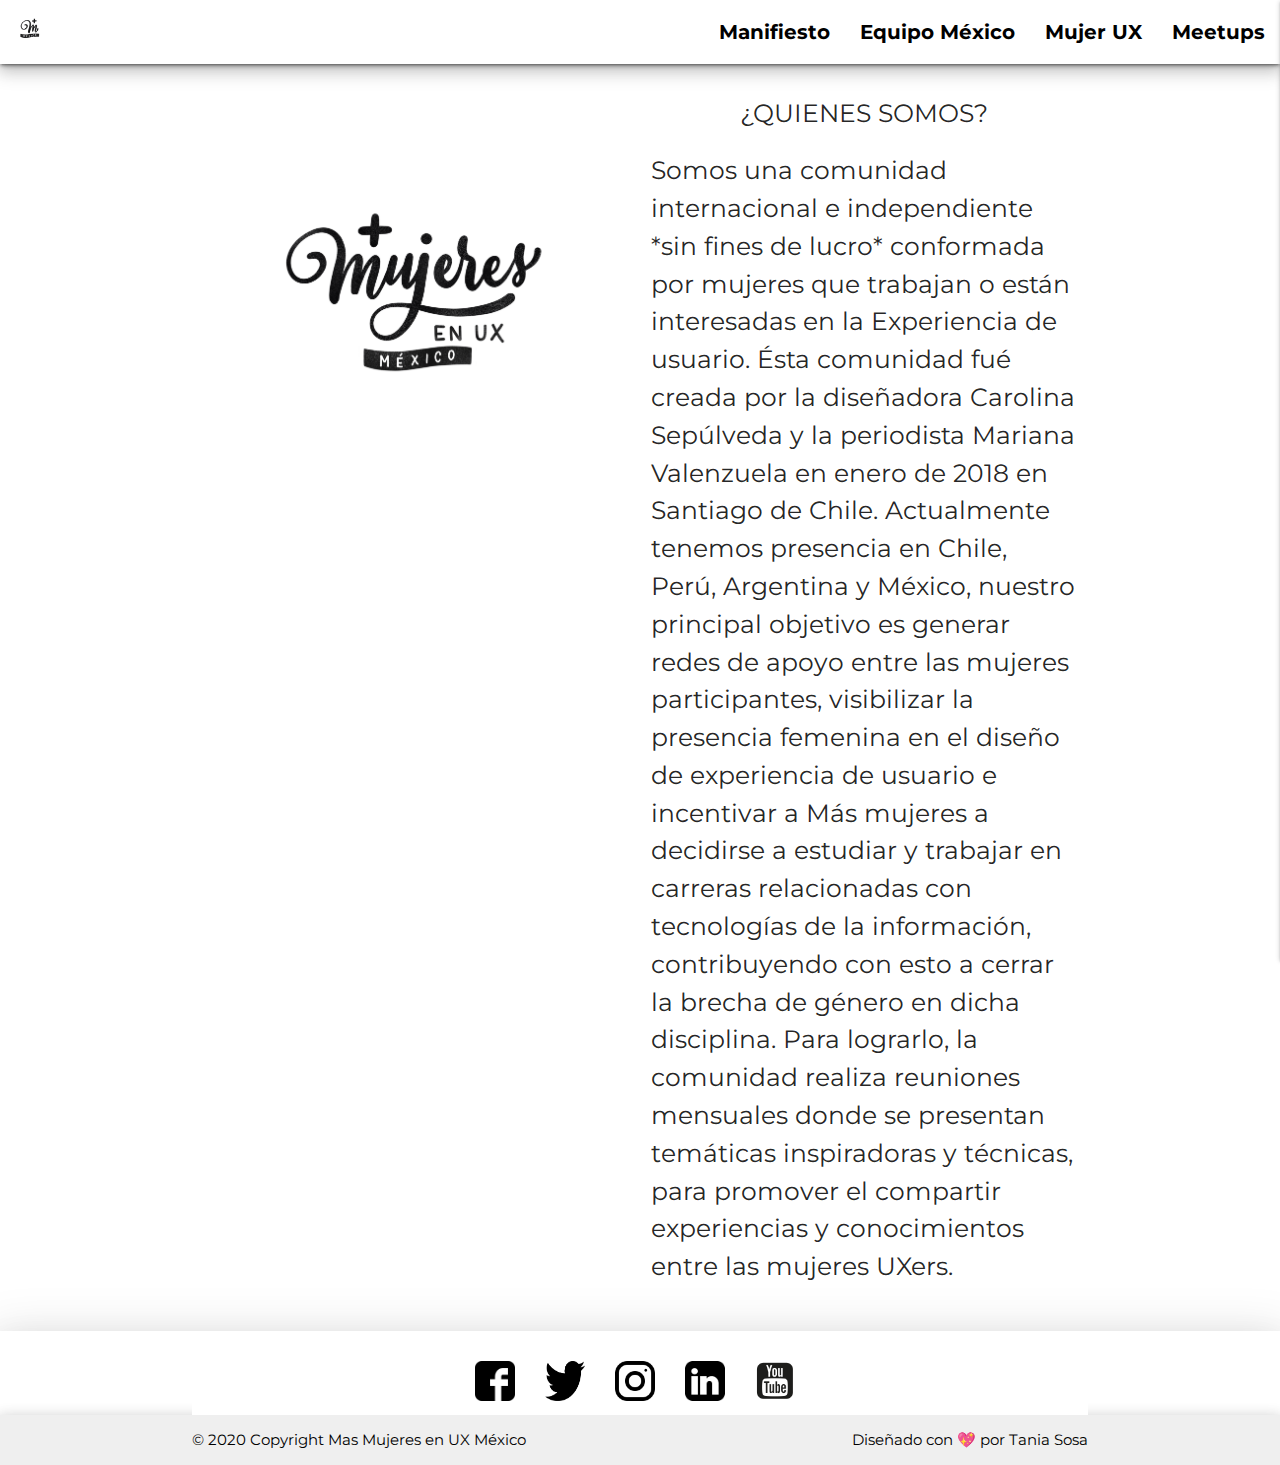
==== index.html @ 6c38b42c "Maquetado páginas Index y Mujer" ====
<!DOCTYPE html>
<html lang="es">
  <head>
    <meta charset="UTF-8" />
    <meta name="viewport" content="width=device-width, initial-scale=1.0" />
    <title>Mas Mujeres en UX México</title>
    <link
      href="https://fonts.googleapis.com/icon?family=Material+Icons"
      rel="stylesheet"
    />
    <link
      href="https://fonts.googleapis.com/css2?family=Montserrat&display=swap"
      rel="stylesheet"
    />
    <link rel="icon" type="assets/img/+mx1.png" href="assets/img/+mx1.png" />
    <link rel=" stylesheet " href="index.html" />

    <!-- Compiled and minified CSS -->
    <link
      rel="stylesheet"
      href="https://cdnjs.cloudflare.com/ajax/libs/materialize/1.0.0/css/materialize.min.css"
    />
    <link rel="stylesheet" href="css/main.css" />
  </head>

  <body>
    <header>
      <nav>
        <div class="nav-wrapper white z-depth-3">
          <a title="LogoMasmujeres" href="index.html">
            <img
              src="assets/img/+mx1.png"
              width="60"
              height="60"
              alt="Logo Masmujeres"
          /></a>

          <a href="#" data-target="mobile-demo" class="sidenav-trigger"
            ><i class="material-icons black-text">menu</i></a
          >
          <ul class="right hide-on-med-and-down">
            <li><a class="black-text" href="manifiesto.html">Manifiesto</a></li>
            <li><a class="black-text" href="equipo.html">Equipo México</a></li>
            <li><a class="black-text" href="mujer.html">Mujer UX</a></li>
            <li><a class="black-text" href="meetups.html">Meetups</a></li>
          </ul>
        </div>
      </nav>

      <ul class="sidenav" id="mobile-demo">
        <li><a class="black-text" href="manifiesto.html">Manifiesto</a></li>
        <li><a class="black-text" href="equipo.html">Equipo México</a></li>
        <li><a class="black-text" href="mujer.html">Mujer UX</a></li>
        <li><a class="black-text" href="meetups.html">Meetups</a></li>
      </ul>
    </header>
    <main>
      <header class="full header valign-wrapper">
        <div class="container valign">
          <div class="row">
            <div class="col s12 m6">
              <figure>
                <img
                  src="assets/img/+mx2.png"
                  alt="Header"
                  class="responsive-img center-box"
                />
              </figure>
            </div>
            <div class="col s12 m6">
              <h5 class="tittles center-align">¿QUIENES SOMOS?</h5>
              <p class="flow-text">
                Somos una comunidad internacional e independiente *sin fines de
                lucro* conformada por mujeres que trabajan o están interesadas
                en la Experiencia de usuario. Ésta comunidad fué creada por la
                diseñadora Carolina Sepúlveda y la periodista Mariana Valenzuela
                en enero de 2018 en Santiago de Chile. Actualmente tenemos
                presencia en Chile, Perú, Argentina y México, nuestro principal
                objetivo es generar redes de apoyo entre las mujeres
                participantes, visibilizar la presencia femenina en el diseño de
                experiencia de usuario e incentivar a Más mujeres a decidirse a
                estudiar y trabajar en carreras relacionadas con tecnologías de
                la información, contribuyendo con esto a cerrar la brecha de
                género en dicha disciplina. Para lograrlo, la comunidad realiza
                reuniones mensuales donde se presentan temáticas inspiradoras y
                técnicas, para promover el compartir experiencias y
                conocimientos entre las mujeres UXers.
              </p>
            </div>
          </div>
        </div>
      </header>
    </main>
    <footer class="page-footer white z-depth-5">
      <div class="container">
        <nav class="z-depth-0">
          <div class="nav-wrapper white">
            <ul class="justify">
              <li>
                <a
                  href="https://www.facebook.com/groups/645961739139563/"
                  class="social-link facebook"
                ></a>
              </li>
              <li>
                <a
                  href="https://twitter.com/masmujeresux_mx"
                  class="social-link twitter"
                ></a>
              </li>
              <li>
                <a
                  href="https://www.instagram.com/masmujeresux.mx/"
                  class="social-link Instagram"
                ></a>
              </li>
              <li>
                <a
                  href="https://www.linkedin.com/company/mujeres-ux-latam/"
                  class="social-link linkedIn"
                ></a>
              </li>
              <li>
                <a
                  href="https://www.youtube.com/channel/UCmXPW5GYhyGn-jOu3HxDOVg"
                  class="social-link YouTube"
                ></a>
              </li>
            </ul>
          </div>
        </nav>
      </div>
      <div class="footer-copyright black-text z-depth-3">
        <div class="container">
          © 2020 Copyright Mas Mujeres en UX México
          <!--<br />Diseñado con 💖 por
                          <a href="https://taniasosa.com">Tania Sosa</a>-->
          <a class="black-text right" href="https://taniasosa.com"
            >Diseñado con 💖 por Tania Sosa</a
          >
        </div>
      </div>
    </footer>
    <script
      data-account="3tE0i3UiGQ"
      src="https://cdn.userway.org/widget.js"
    ></script>
    <script src="https://cdnjs.cloudflare.com/ajax/libs/materialize/1.0.0/js/materialize.min.js"></script>
    <script>
      document.addEventListener("DOMContentLoaded", function () {
        var elems = document.querySelectorAll(".sidenav");
        var instances = M.Sidenav.init(elems, {
          edge: "right",
        });
      });
    </script>
    <script>
      $(document).ready(function () {
        // TABS
        $("ul.tabs").tabs();
      });
    </script>
  </body>
</html>
---- css/main.css ----
body {
  background-color: white;
  font-family: "Montserrat", sans-serif;
}

nav ul a {
  font-size: 1.3rem;
  font-weight: bold;
}

.sidenav li > a {
  font-size: 1.3rem;
}
footer ul {
  text-align: center;
  display: table;
  overflow: hidden;
  margin: 0 auto;
}

main {
  margin-top: 1.3rem;
  font-size: 1.5rem;
}

.card .card-image .card-title {
  width: 100%;
  background-color: rgba(0, 0, 0, 0.5);
  padding: 9px;
}

.social-link {
  width: 50px;
  height: 50px;
  margin: 10px 10px;
  margin-left: 10;
  background-size: 40px 40px;
  background-repeat: no-repeat;
}

.social-link.facebook {
  background-image: url("/assets/icons/facebook.png");
}

.social-link.twitter {
  background-image: url("/assets/icons/twitter.png");
}

.social-link.Instagram {
  background-image: url("/assets/icons/instagram.png");
}

.social-link.linkedIn {
  background-image: url("/assets/icons/linkedin.png");
}

.social-link.YouTube {
  background-image: url("/assets/icons/youtube2.png");
}
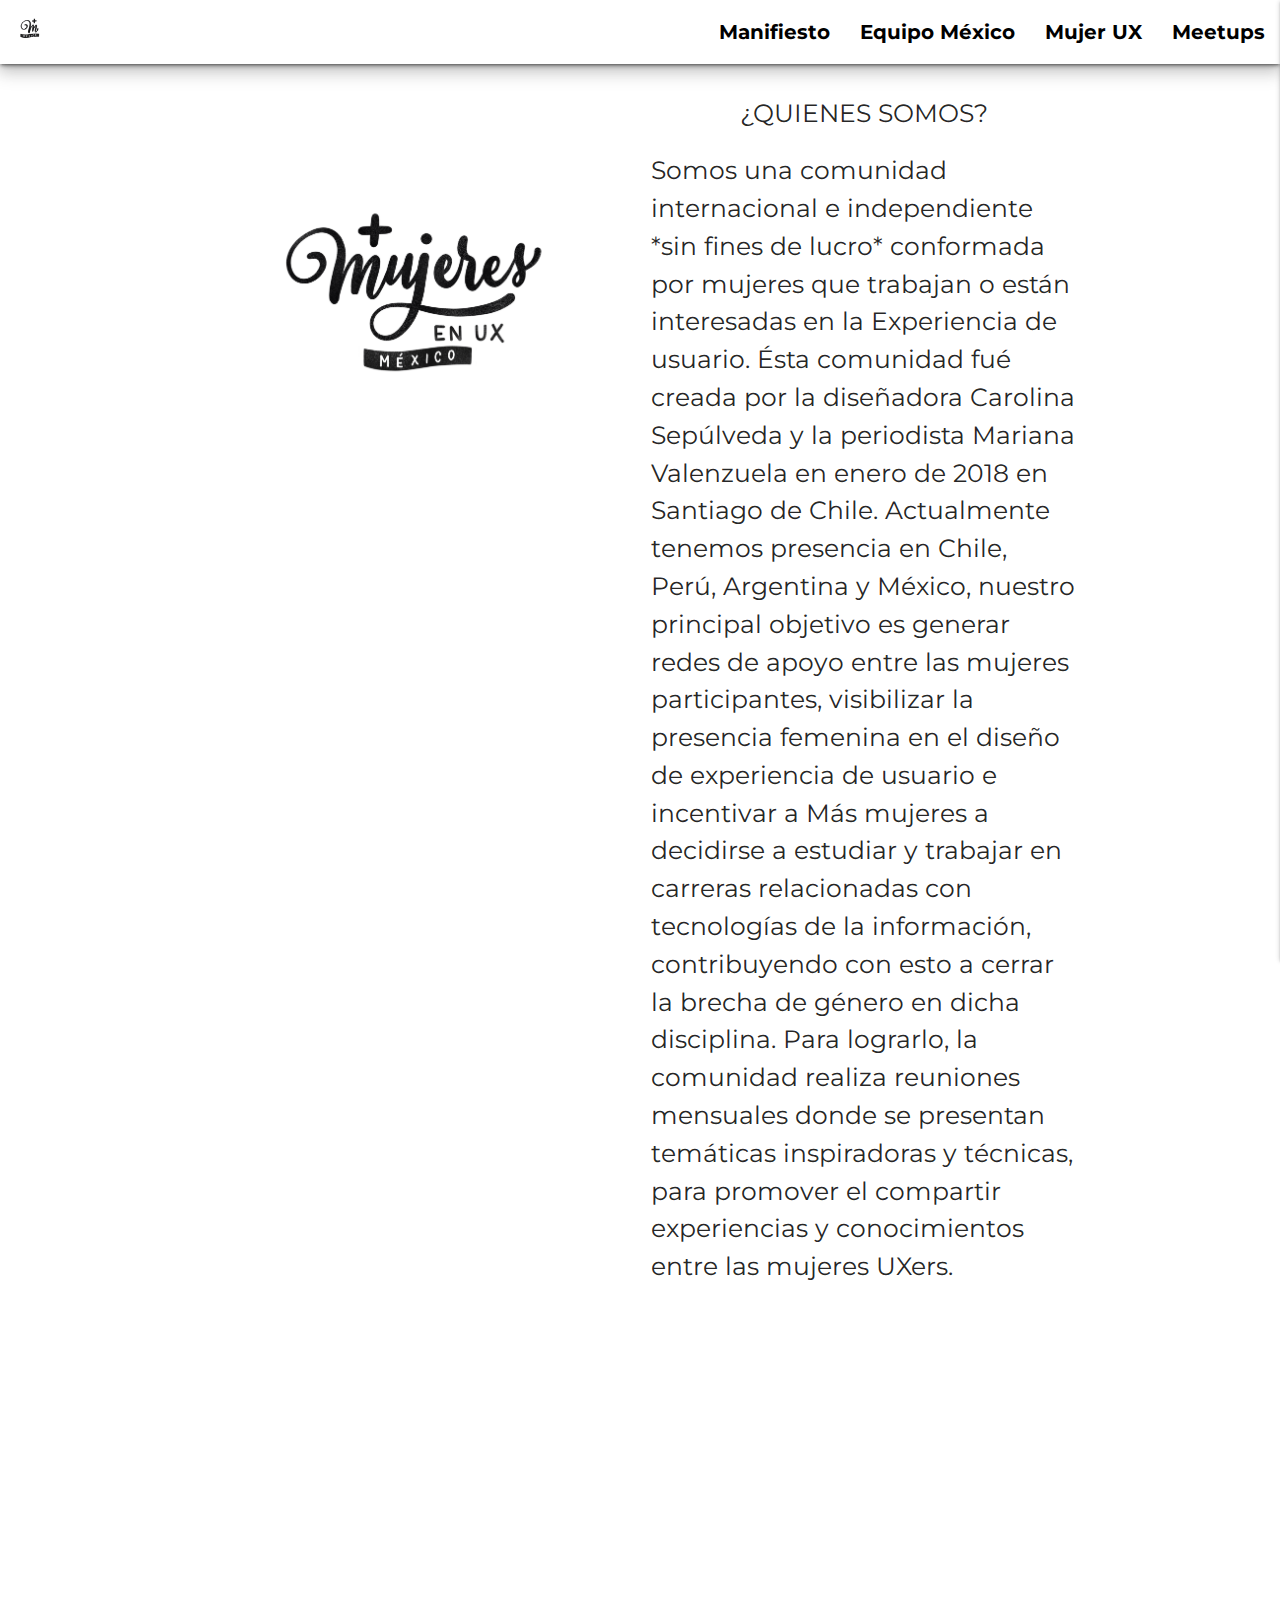
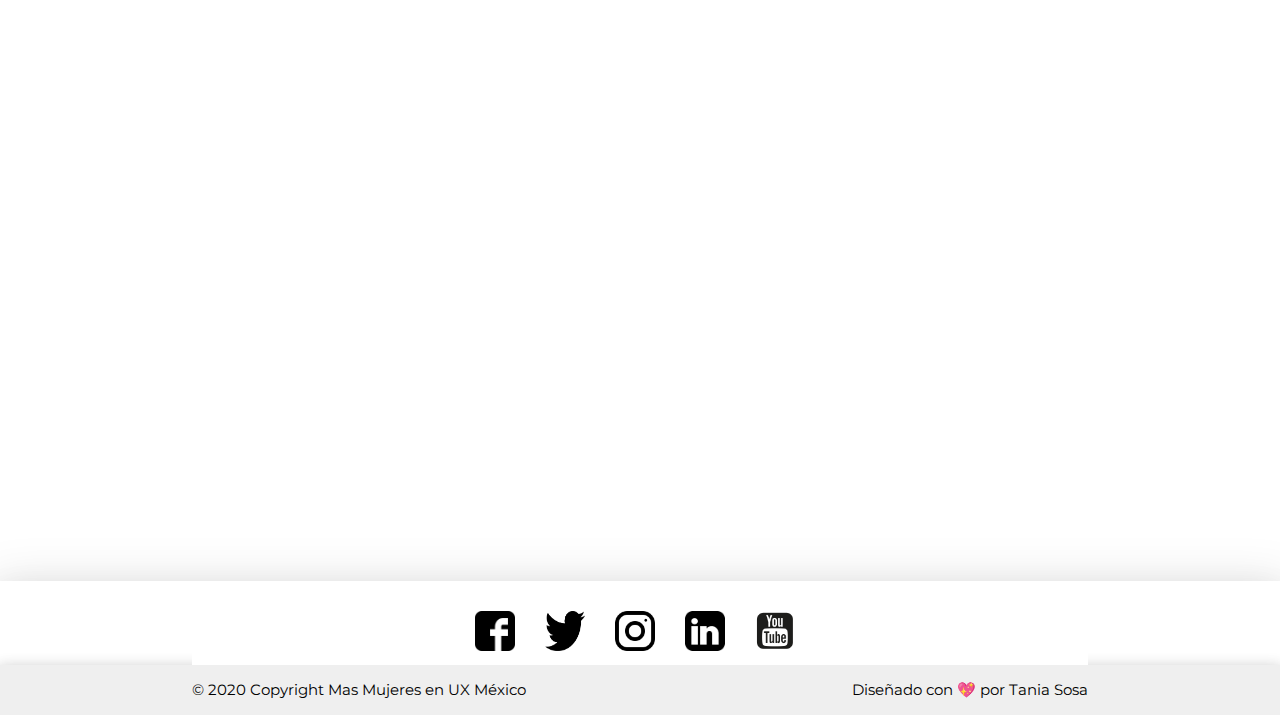
==== commit 03a6bdbf: "Mujer ux listo" ====
--- a/index.html
+++ b/index.html
@@ -55,7 +55,7 @@
       </ul>
     </header>
     <main>
-      <header class="full header valign-wrapper">
+      <div class="full header valign-wrapper">
         <div class="container valign">
           <div class="row">
             <div class="col s12 m6">
@@ -88,9 +88,26 @@
               </p>
             </div>
           </div>
+            </div>
         </div>
-      </header>
+      </div>
+
+
+            <div
+              id="Iframe-Liason-Sheet"
+              class="iframe-border center-block-horiz"
+            >
+              <div class="responsive-wrapper responsive-wrapper-wxh-550x2000">
+              
+
+<iframe
+  src="https://docs.google.com/forms/d/e/1FAIpQLSdbO79E0ZgWg9Ljc0xknVvNfTV44iT0TQmu16fnFxq4DuZXiA/viewform?embedded=true"
+  width="900" height="864" frameborder="0" marginheight="0" marginwidth="0">Cargando…</iframe>
+                </iframe>
+              </div>
+            </div>       
     </main>
+
     <footer class="page-footer white z-depth-5">
       <div class="container">
         <nav class="z-depth-0">
@@ -160,5 +177,6 @@
         $("ul.tabs").tabs();
       });
     </script>
+    
   </body>
 </html>
--- a/css/main.css
+++ b/css/main.css
@@ -23,10 +23,43 @@
   font-size: 1.5rem;
 }
 
-.card .card-image .card-title {
+.card {
   width: 100%;
-  background-color: rgba(0, 0, 0, 0.5);
+  border-radius: 0.5em;
+
   padding: 9px;
+}
+
+#Iframe-Liason-Sheet {
+  max-width: 950px;
+  max-height: 850px;
+  overflow: hidden;
+}
+/* inner wrapper: make responsive */
+.responsive-wrapper {
+  position: relative;
+  height: 0; /* gets height from padding-bottom setting */
+  -webkit-overflow-scrolling: touch;
+  overflow: auto;
+}
+.responsive-wrapper iframe {
+  position: absolute;
+  top: 0;
+  left: 0;
+  width: 100%;
+  height: 100%;
+  margin: 0;
+  padding: 0;
+  border: none;
+}
+/* padding-bottom = h/w as a % */
+.responsive-wrapper-wxh-550x2000 {
+  padding-bottom: 363.6364%;
+}
+
+.center-block-horiz {
+  margin-left: auto !important;
+  margin-right: auto !important;
 }
 
 .social-link {
@@ -57,3 +90,7 @@
 .social-link.YouTube {
   background-image: url("/assets/icons/youtube2.png");
 }
+
+.social-link.YouTube1 {
+  background-image: url("/assets/icons/youtube1.png");
+}
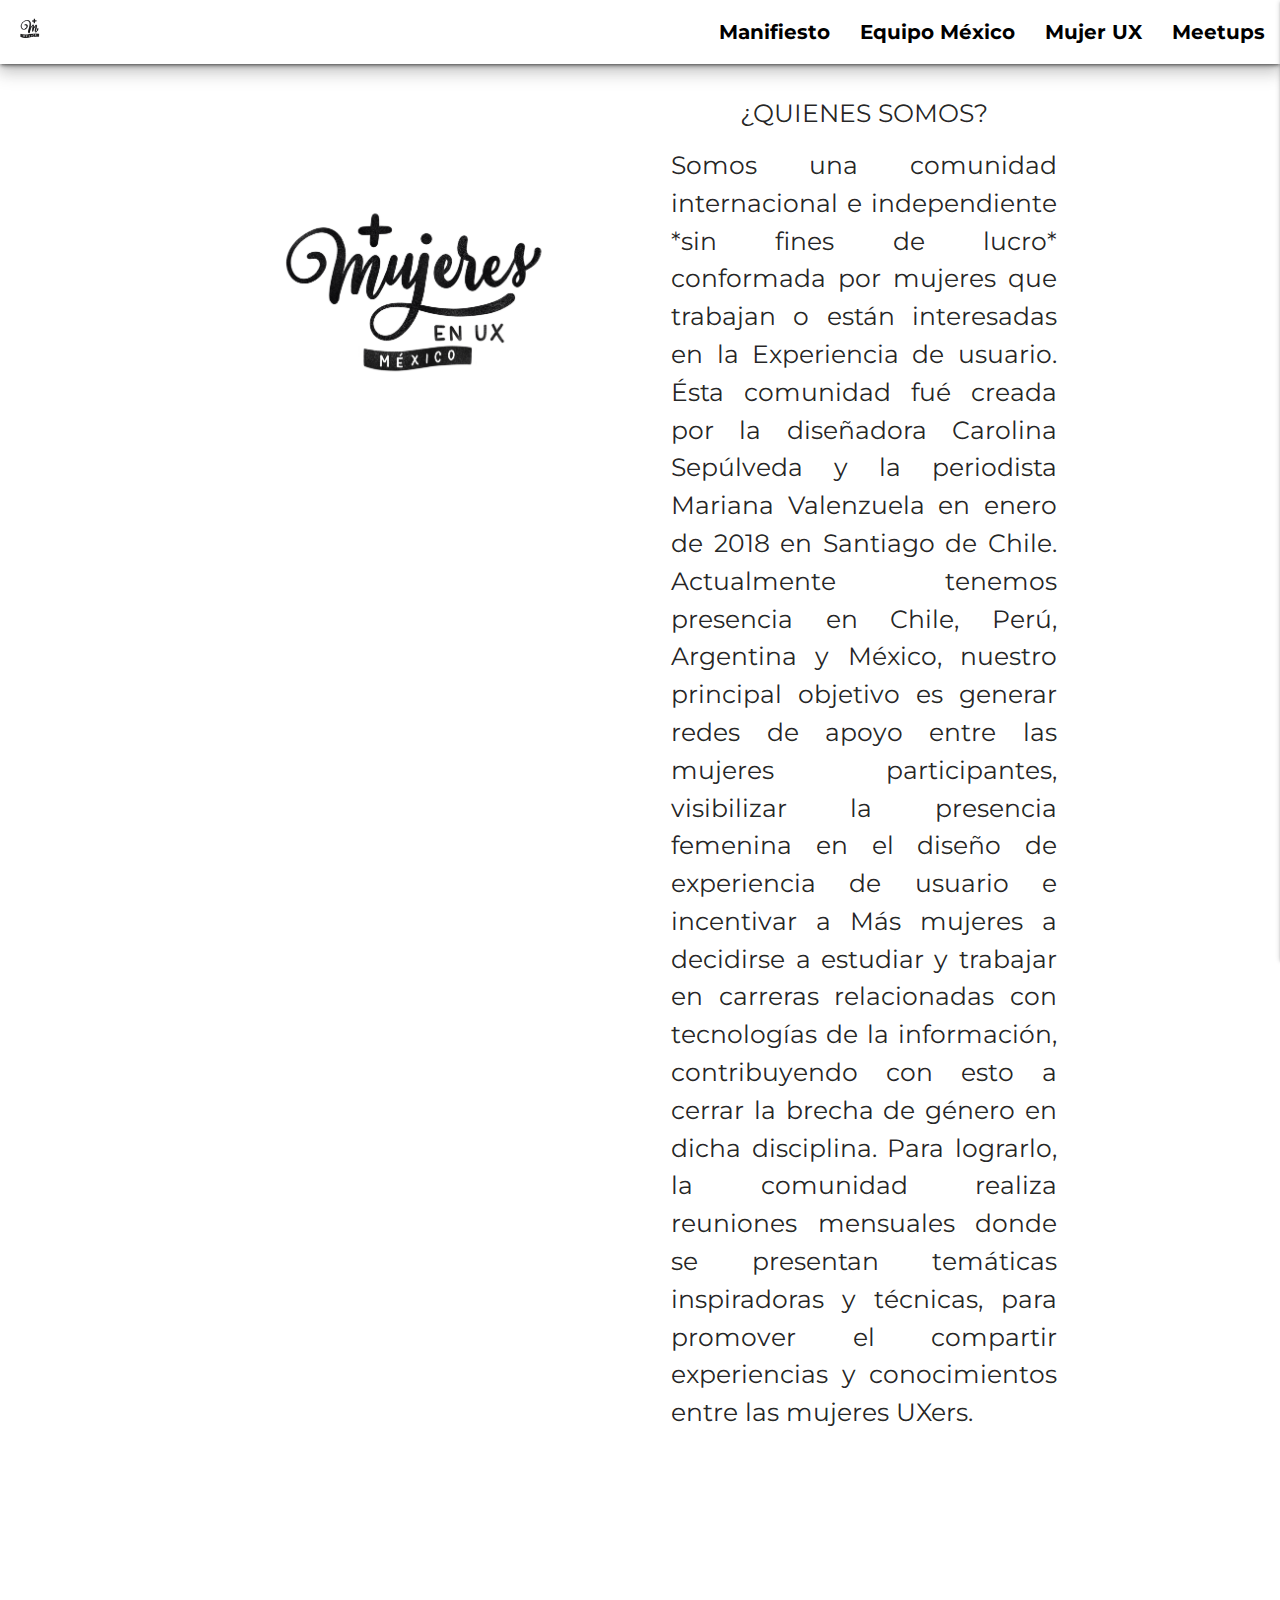
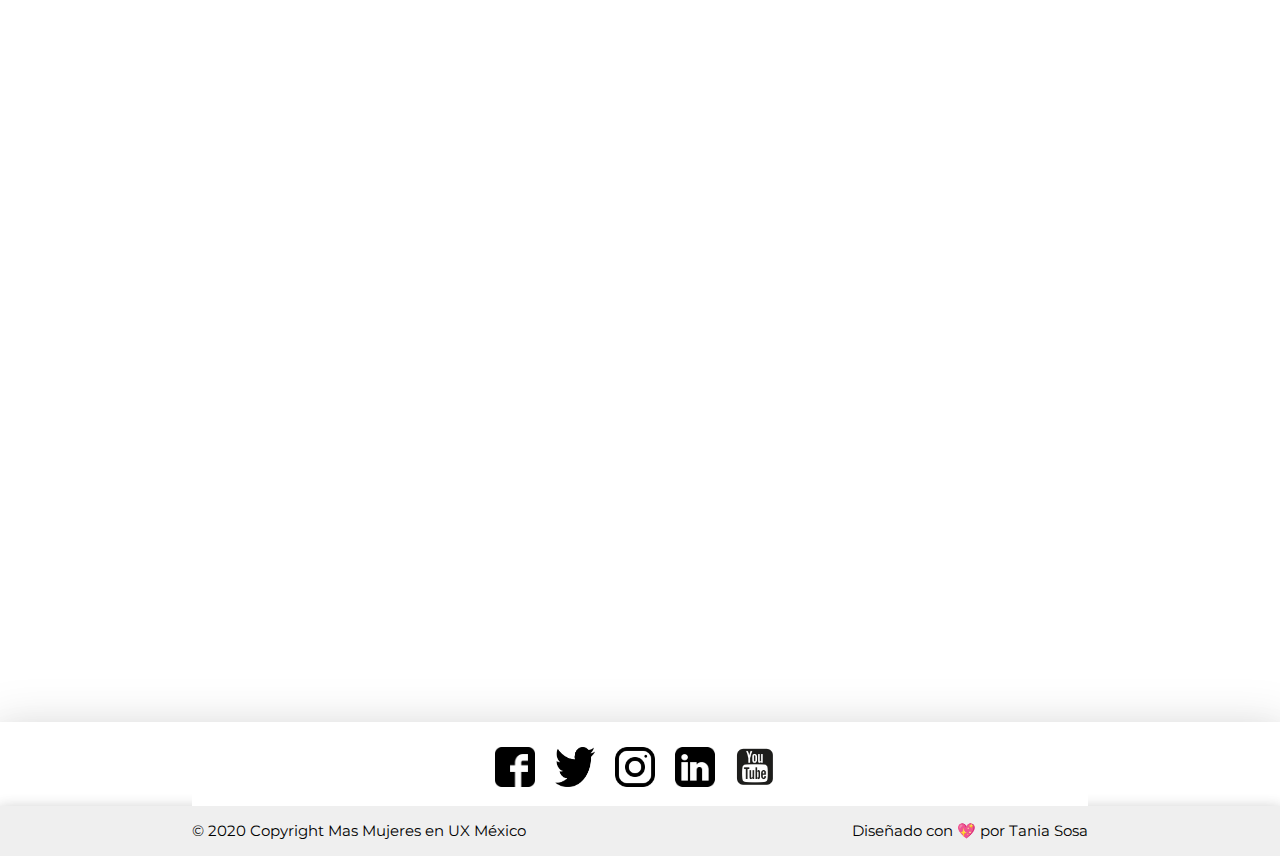
==== commit 230360e1: "burgermenu rightp justify" ====
--- a/index.html
+++ b/index.html
@@ -35,8 +35,8 @@
               alt="Logo Masmujeres"
           /></a>
 
-          <a href="#" data-target="mobile-demo" class="sidenav-trigger"
-            ><i class="material-icons black-text">menu</i></a
+          <a href="#" data-target="mobile-demo" class="right sidenav-trigger"
+            ><i class="material-icons black-text ">menu</i></a
           >
           <ul class="right hide-on-med-and-down">
             <li><a class="black-text" href="manifiesto.html">Manifiesto</a></li>
@@ -170,13 +170,6 @@
           edge: "right",
         });
       });
-    </script>
-    <script>
-      $(document).ready(function () {
-        // TABS
-        $("ul.tabs").tabs();
-      });
-    </script>
-    
+    </script>    
   </body>
 </html>
--- a/css/main.css
+++ b/css/main.css
@@ -12,9 +12,7 @@
   font-size: 1.3rem;
 }
 footer ul {
-  text-align: center;
   display: table;
-  overflow: hidden;
   margin: 0 auto;
 }
 
@@ -26,8 +24,12 @@
 .card {
   width: 100%;
   border-radius: 0.5em;
+  padding: 9px;
+}
 
-  padding: 9px;
+p {
+  margin: 20px;
+  text-align: justify;
 }
 
 #Iframe-Liason-Sheet {
@@ -65,7 +67,7 @@
 .social-link {
   width: 50px;
   height: 50px;
-  margin: 10px 10px;
+  margin: 5px 5px;
   margin-left: 10;
   background-size: 40px 40px;
   background-repeat: no-repeat;
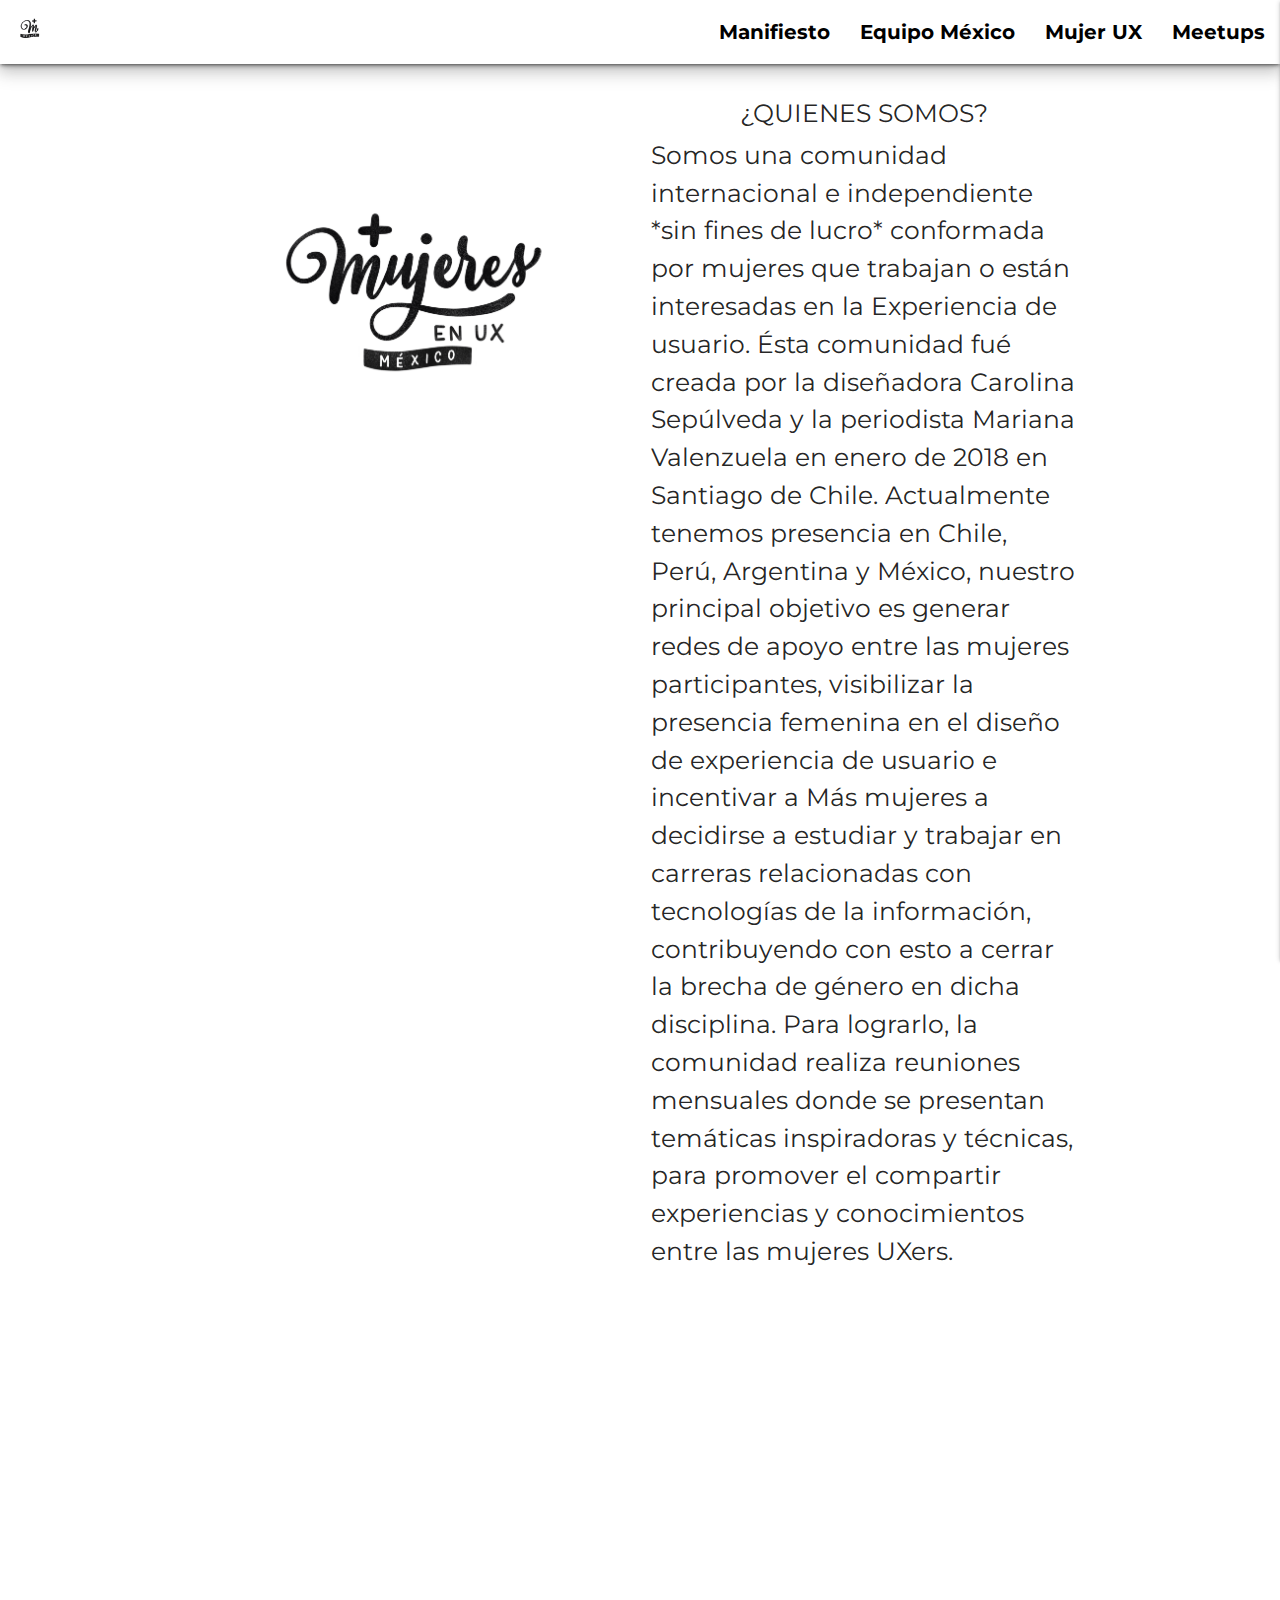
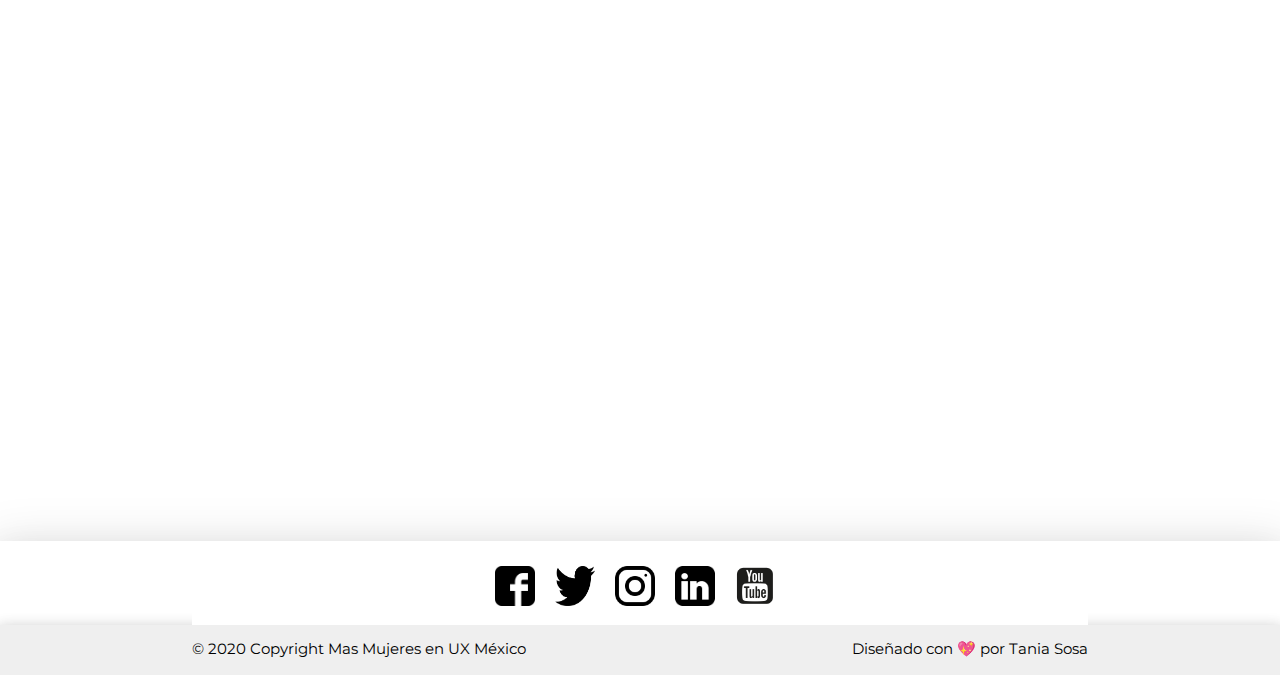
==== commit d0276c08: "footer iconos rrss" ====
--- a/index.html
+++ b/index.html
@@ -69,7 +69,7 @@
             </div>
             <div class="col s12 m6">
               <h5 class="tittles center-align">¿QUIENES SOMOS?</h5>
-              <p class="flow-text">
+              <h7 class="center flow-text">
                 Somos una comunidad internacional e independiente *sin fines de
                 lucro* conformada por mujeres que trabajan o están interesadas
                 en la Experiencia de usuario. Ésta comunidad fué creada por la
@@ -85,7 +85,7 @@
                 reuniones mensuales donde se presentan temáticas inspiradoras y
                 técnicas, para promover el compartir experiencias y
                 conocimientos entre las mujeres UXers.
-              </p>
+              </h7>
             </div>
           </div>
             </div>
--- a/css/main.css
+++ b/css/main.css
@@ -1,5 +1,4 @@
 body {
-  background-color: white;
   font-family: "Montserrat", sans-serif;
 }
 
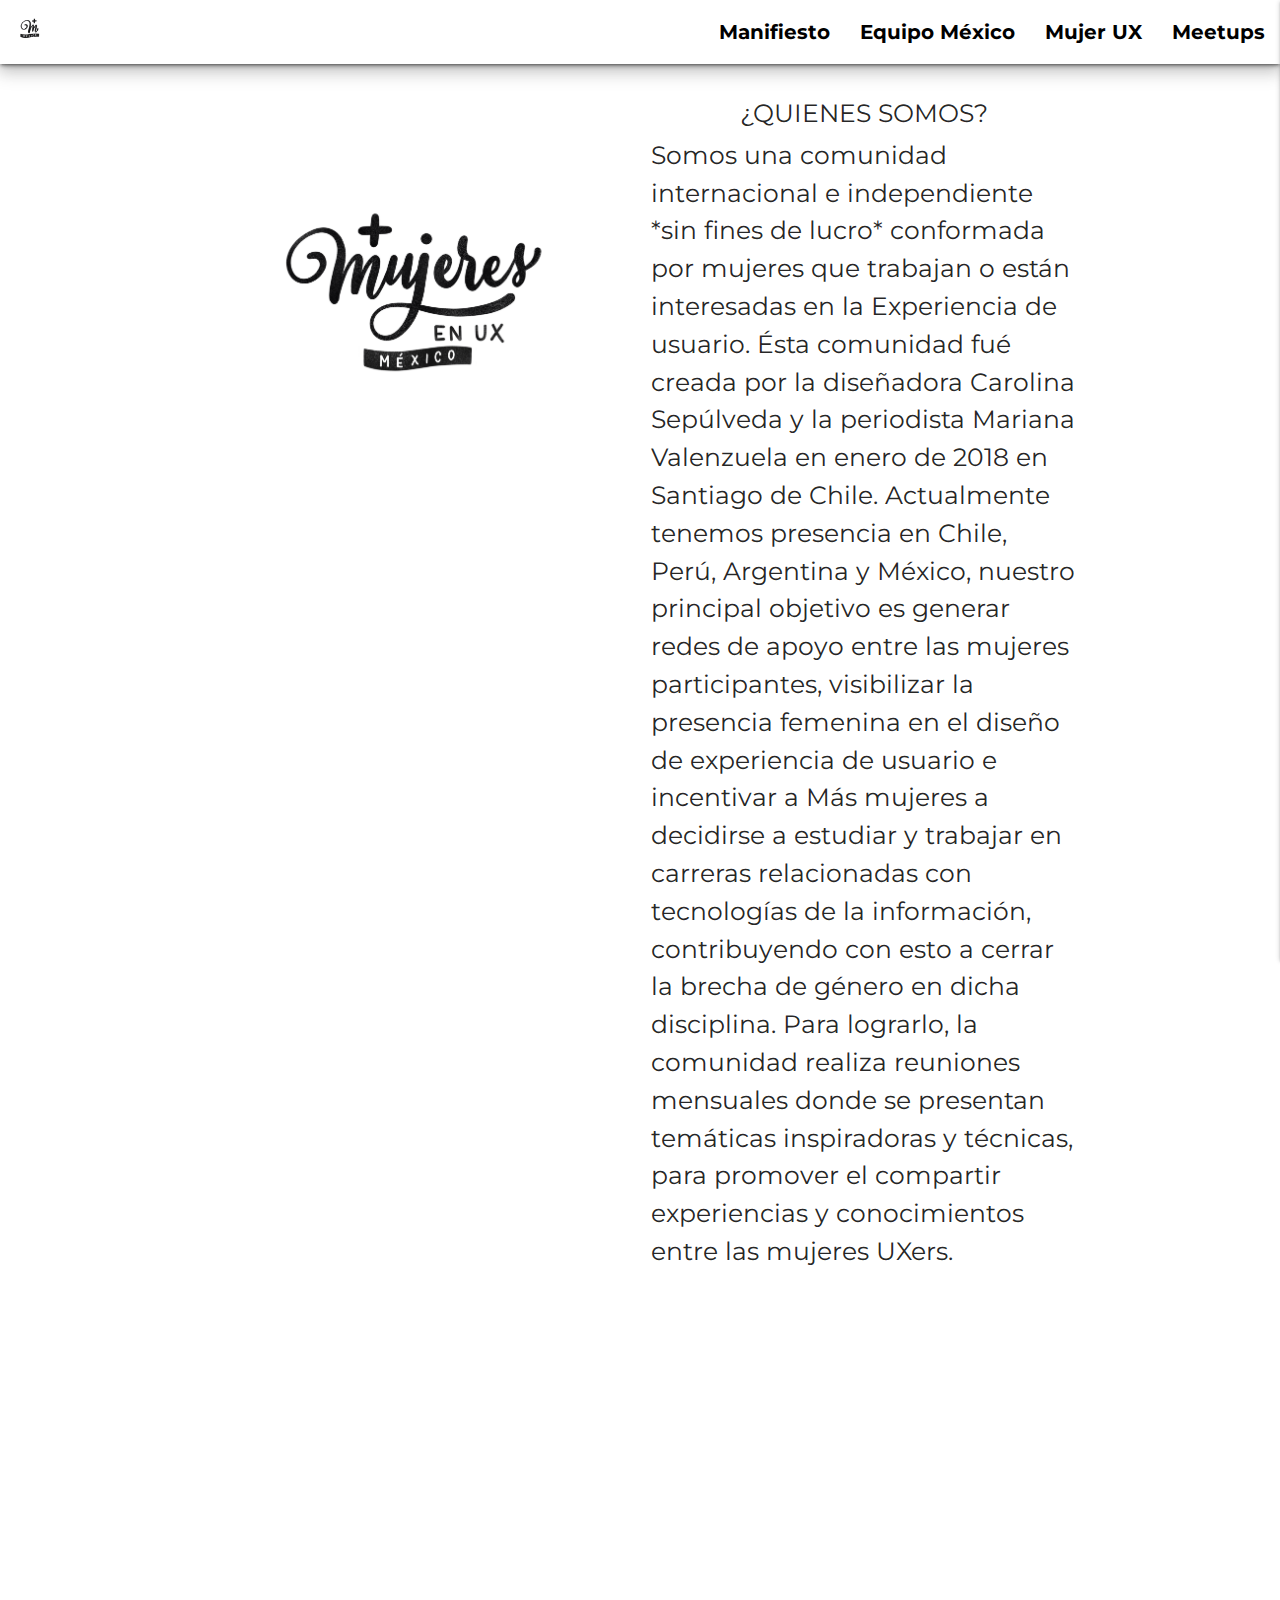
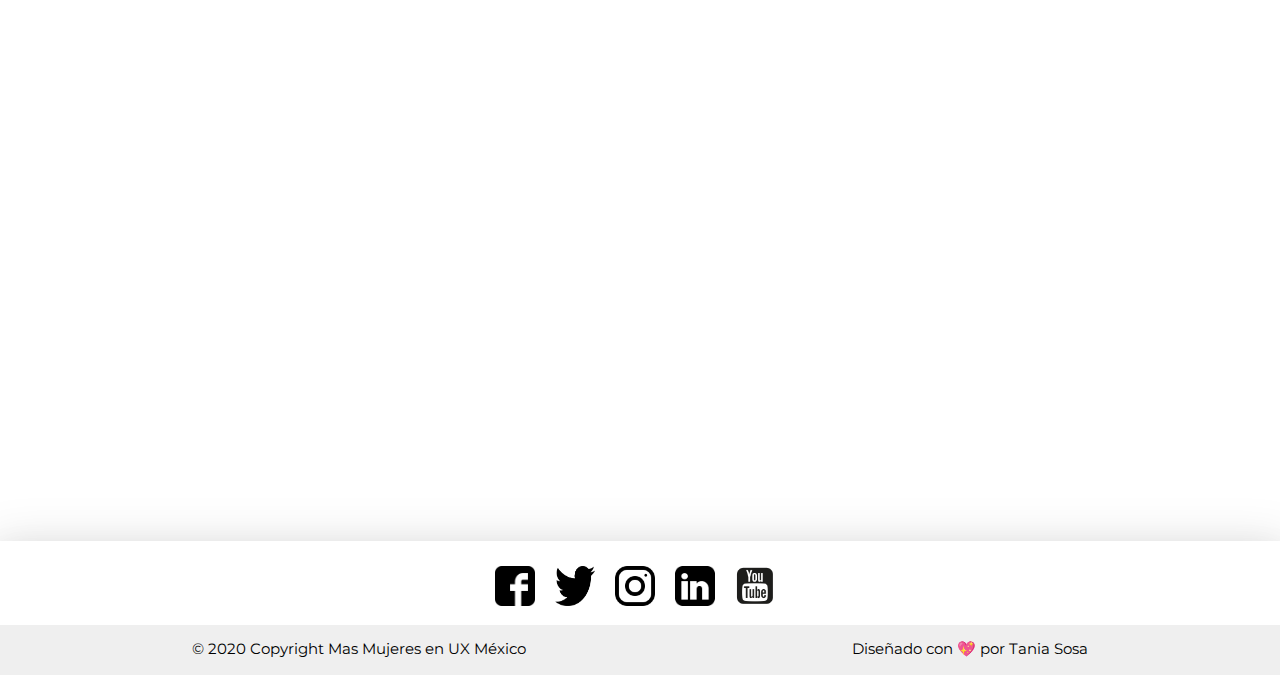
==== commit 7fe636e7: "footer RRSS listo" ====
--- a/index.html
+++ b/index.html
@@ -128,26 +128,26 @@
               <li>
                 <a
                   href="https://www.instagram.com/masmujeresux.mx/"
-                  class="social-link Instagram"
+                  class="social-link instagram"
                 ></a>
               </li>
               <li>
                 <a
                   href="https://www.linkedin.com/company/mujeres-ux-latam/"
-                  class="social-link linkedIn"
+                  class="social-link linkedin"
                 ></a>
               </li>
               <li>
                 <a
                   href="https://www.youtube.com/channel/UCmXPW5GYhyGn-jOu3HxDOVg"
-                  class="social-link YouTube"
+                  class="social-link youtube"
                 ></a>
               </li>
             </ul>
           </div>
         </nav>
       </div>
-      <div class="footer-copyright black-text z-depth-3">
+      <div class="footer-copyright black-text">
         <div class="container">
           © 2020 Copyright Mas Mujeres en UX México
           <!--<br />Diseñado con 💖 por
--- a/css/main.css
+++ b/css/main.css
@@ -13,6 +13,15 @@
 footer ul {
   display: table;
   margin: 0 auto;
+}
+
+.footer {
+  color: white;
+  background-color: #007fa3;
+  display: flex;
+  align: center;
+  justify-content: space-between;
+  flex-wrap: wrap;
 }
 
 main {
@@ -73,25 +82,25 @@
 }
 
 .social-link.facebook {
-  background-image: url("/assets/icons/facebook.png");
+  background-image: url("../assets/icons/facebook.png");
 }
 
 .social-link.twitter {
-  background-image: url("/assets/icons/twitter.png");
+  background-image: url("../assets/icons/twitter.png");
 }
 
-.social-link.Instagram {
-  background-image: url("/assets/icons/instagram.png");
+.social-link.instagram {
+  background-image: url("../assets/icons/instagram.png");
 }
 
-.social-link.linkedIn {
-  background-image: url("/assets/icons/linkedin.png");
+.social-link.linkedin {
+  background-image: url("../assets/icons/linkedin.png");
 }
 
-.social-link.YouTube {
-  background-image: url("/assets/icons/youtube2.png");
+.social-link.youtube {
+  background-image: url("../assets/icons/youtube2.png");
 }
 
 .social-link.YouTube1 {
-  background-image: url("/assets/icons/youtube1.png");
+  background-image: url("../assets/icons/youtube1.png");
 }
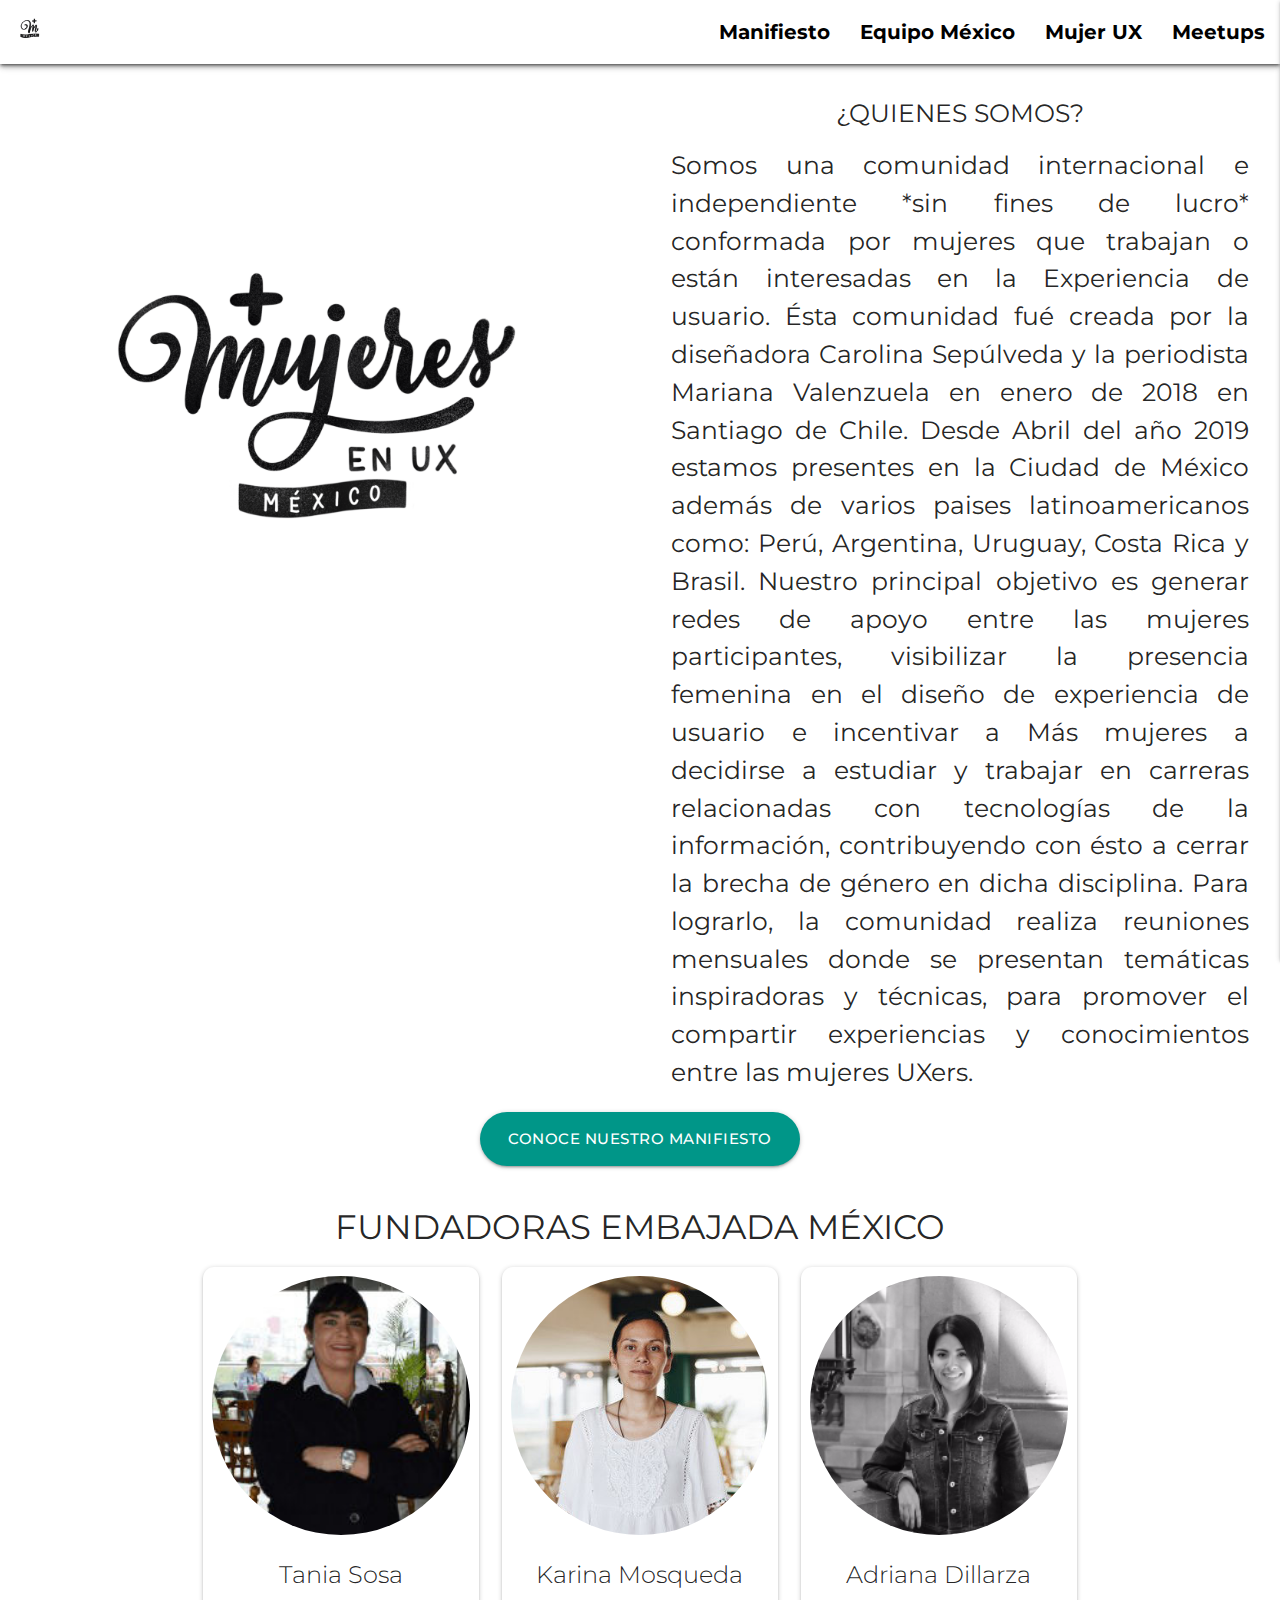
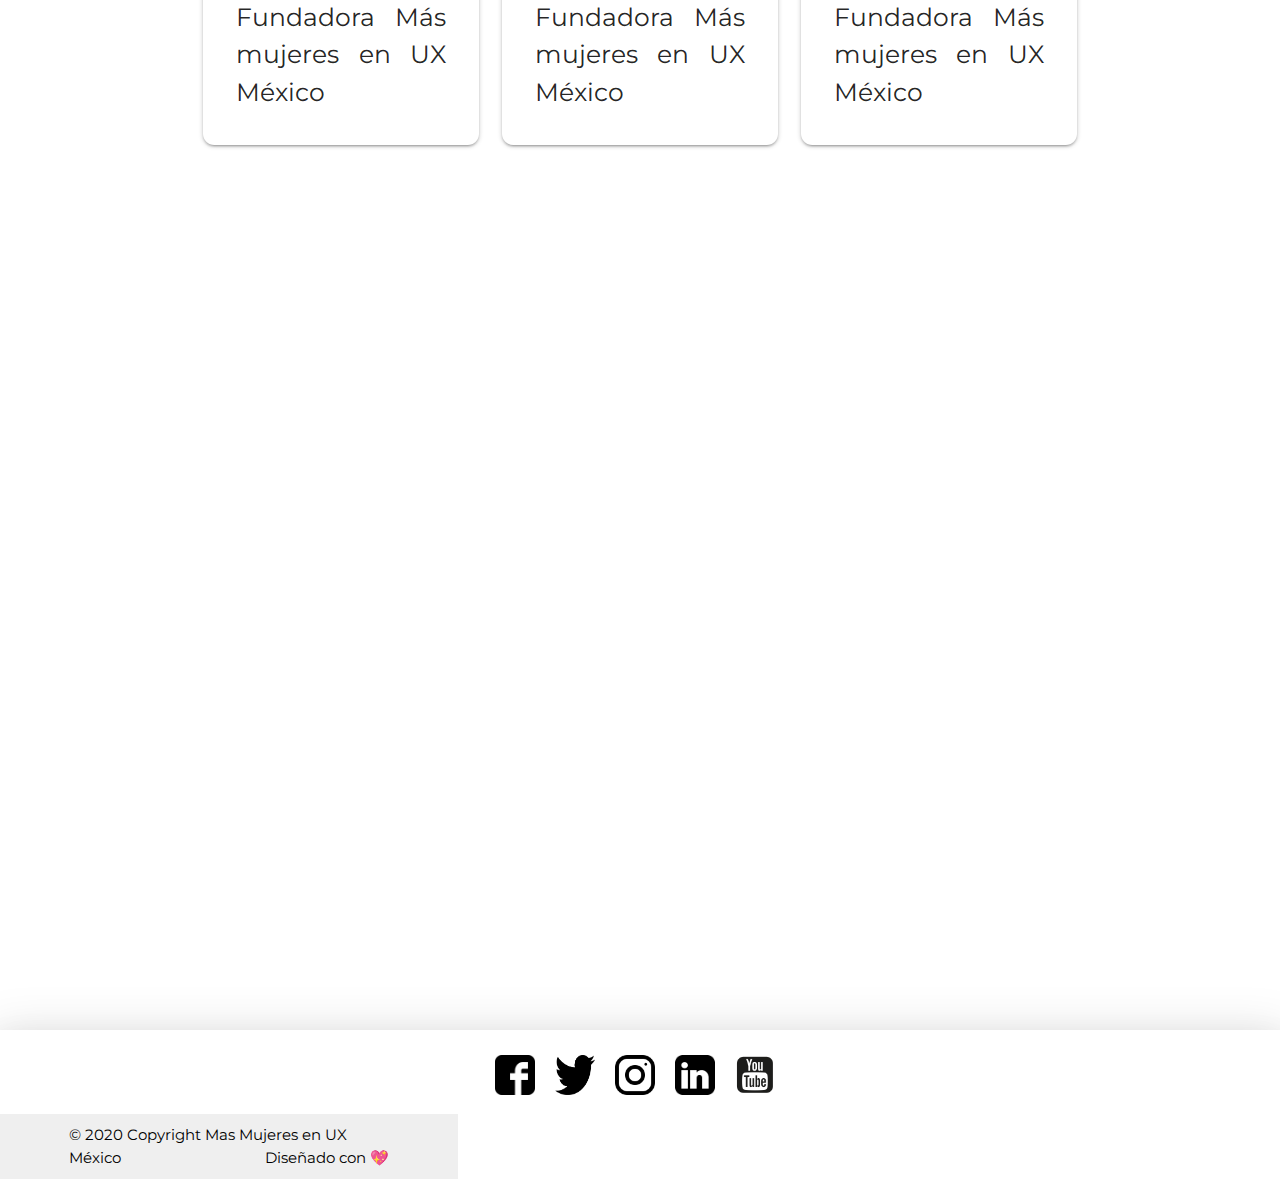
==== commit cedde3d6: "Index y equipo casi listo" ====
--- a/index.html
+++ b/index.html
@@ -26,7 +26,7 @@
   <body>
     <header>
       <nav>
-        <div class="nav-wrapper white z-depth-3">
+        <div class="nav-wrapper white z-depth-2">
           <a title="LogoMasmujeres" href="index.html">
             <img
               src="assets/img/+mx1.png"
@@ -56,7 +56,7 @@
     </header>
     <main>
       <div class="full header valign-wrapper">
-        <div class="container valign">
+
           <div class="row">
             <div class="col s12 m6">
               <figure>
@@ -69,28 +69,80 @@
             </div>
             <div class="col s12 m6">
               <h5 class="tittles center-align">¿QUIENES SOMOS?</h5>
-              <h7 class="center flow-text">
+              <p class="flow-text">
                 Somos una comunidad internacional e independiente *sin fines de
                 lucro* conformada por mujeres que trabajan o están interesadas
                 en la Experiencia de usuario. Ésta comunidad fué creada por la
                 diseñadora Carolina Sepúlveda y la periodista Mariana Valenzuela
-                en enero de 2018 en Santiago de Chile. Actualmente tenemos
-                presencia en Chile, Perú, Argentina y México, nuestro principal
+                en enero de 2018 en Santiago de Chile. 
+                Desde Abril del año 2019 estamos presentes en la Ciudad de México 
+                además de varios paises latinoamericanos como: Perú, Argentina, Uruguay, Costa Rica y Brasil. 
+                Nuestro principal
                 objetivo es generar redes de apoyo entre las mujeres
                 participantes, visibilizar la presencia femenina en el diseño de
                 experiencia de usuario e incentivar a Más mujeres a decidirse a
                 estudiar y trabajar en carreras relacionadas con tecnologías de
-                la información, contribuyendo con esto a cerrar la brecha de
+                la información, contribuyendo con ésto a cerrar la brecha de
                 género en dicha disciplina. Para lograrlo, la comunidad realiza
                 reuniones mensuales donde se presentan temáticas inspiradoras y
                 técnicas, para promover el compartir experiencias y
                 conocimientos entre las mujeres UXers.
-              </h7>
-            </div>
+              </p>
+             
+            </div>
+            <div class="center">
+               <a class="waves-effect waves-light btn-large teal" href="manifiesto.html"> <strong>CONOCE NUESTRO MANIFIESTO</strong></a>
+            </div>
+           
           </div>
             </div>
-        </div>
-      </div>
+  
+<div class="container">
+  
+    <h4 class="tittles center-align">FUNDADORAS EMBAJADA MÉXICO</h4>
+   
+
+
+<div class="row">
+    <div class="col l4">
+    <div class="card">
+      <div class="card-image">
+        <img src="assets/img/hero1.jpg" alt="Foto Tania Sosa">
+      </div>
+      <div class="center card-content">
+        <span class="card-title">Tania Sosa</span>
+        <p class="flow-text">Fundadora Más mujeres en UX México</p>
+      </div>
+    </div>
+  </div>
+
+  <div class="col l4">
+    <div class="card">
+      <div class=" card-image">
+        <img src="assets/img/hero2.jpg"  alt="Foto Karina Mosqueda"
+          class="circle">
+      </div>
+      <div class="center card-content">
+        <span class="card-title">Karina Mosqueda</span>
+        <p class="flow-text">Fundadora Más mujeres en UX México</p>
+      </div>
+    </div>
+  </div>
+
+  <div class="col l4">
+    <div class="card">
+      <div class="card-image">
+        <img src="assets/img/hero3.png" alt="Foto Adriana Dillarza"
+          class="circle">
+      </div>
+      <div class="center card-content">
+        <span class="card-title">Adriana Dillarza</span>
+        <p class="flow-text">Fundadora Más mujeres en UX México</p>
+      </div>
+    </div>
+  </div>
+ </div>
+</div>
 
 
             <div
@@ -100,7 +152,7 @@
               <div class="responsive-wrapper responsive-wrapper-wxh-550x2000">
               
 
-<iframe
+ <iframe
   src="https://docs.google.com/forms/d/e/1FAIpQLSdbO79E0ZgWg9Ljc0xknVvNfTV44iT0TQmu16fnFxq4DuZXiA/viewform?embedded=true"
   width="900" height="864" frameborder="0" marginheight="0" marginwidth="0">Cargando…</iframe>
                 </iframe>
@@ -153,7 +205,7 @@
           <!--<br />Diseñado con 💖 por
                           <a href="https://taniasosa.com">Tania Sosa</a>-->
           <a class="black-text right" href="https://taniasosa.com"
-            >Diseñado con 💖 por Tania Sosa</a
+            >Diseñado con 💖</a
           >
         </div>
       </div>
--- a/css/main.css
+++ b/css/main.css
@@ -10,16 +10,16 @@
 .sidenav li > a {
   font-size: 1.3rem;
 }
+
 footer ul {
   display: table;
   margin: 0 auto;
 }
 
-.footer {
+.page-footer {
   color: white;
   background-color: #007fa3;
   display: flex;
-  align: center;
   justify-content: space-between;
   flex-wrap: wrap;
 }
@@ -29,10 +29,21 @@
   font-size: 1.5rem;
 }
 
+.waves-effect.waves-light.btn-large.teal {
+  border-radius: 2em;
+  color: white;
+  float: center;
+}
+
 .card {
   width: 100%;
   border-radius: 0.5em;
   padding: 9px;
+}
+
+.card-image {
+  border-radius: 50%;
+  overflow: hidden;
 }
 
 p {
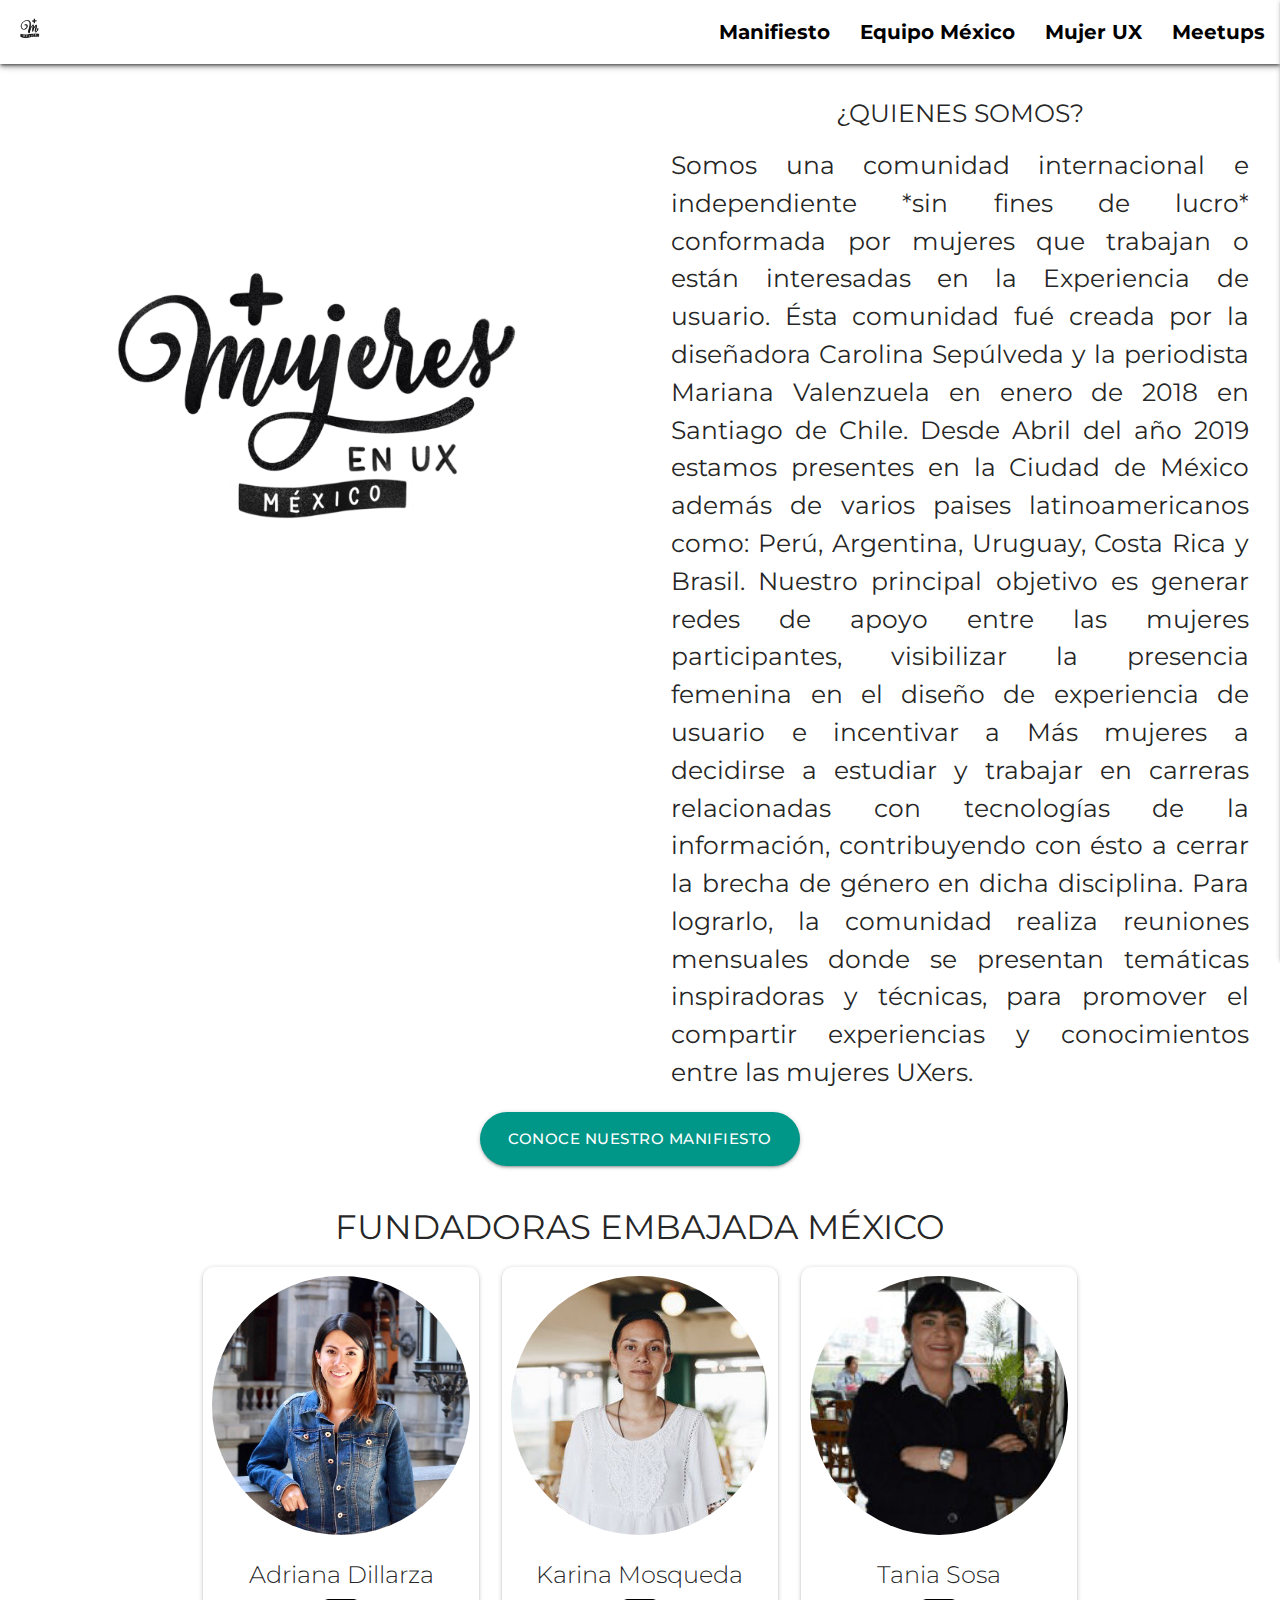
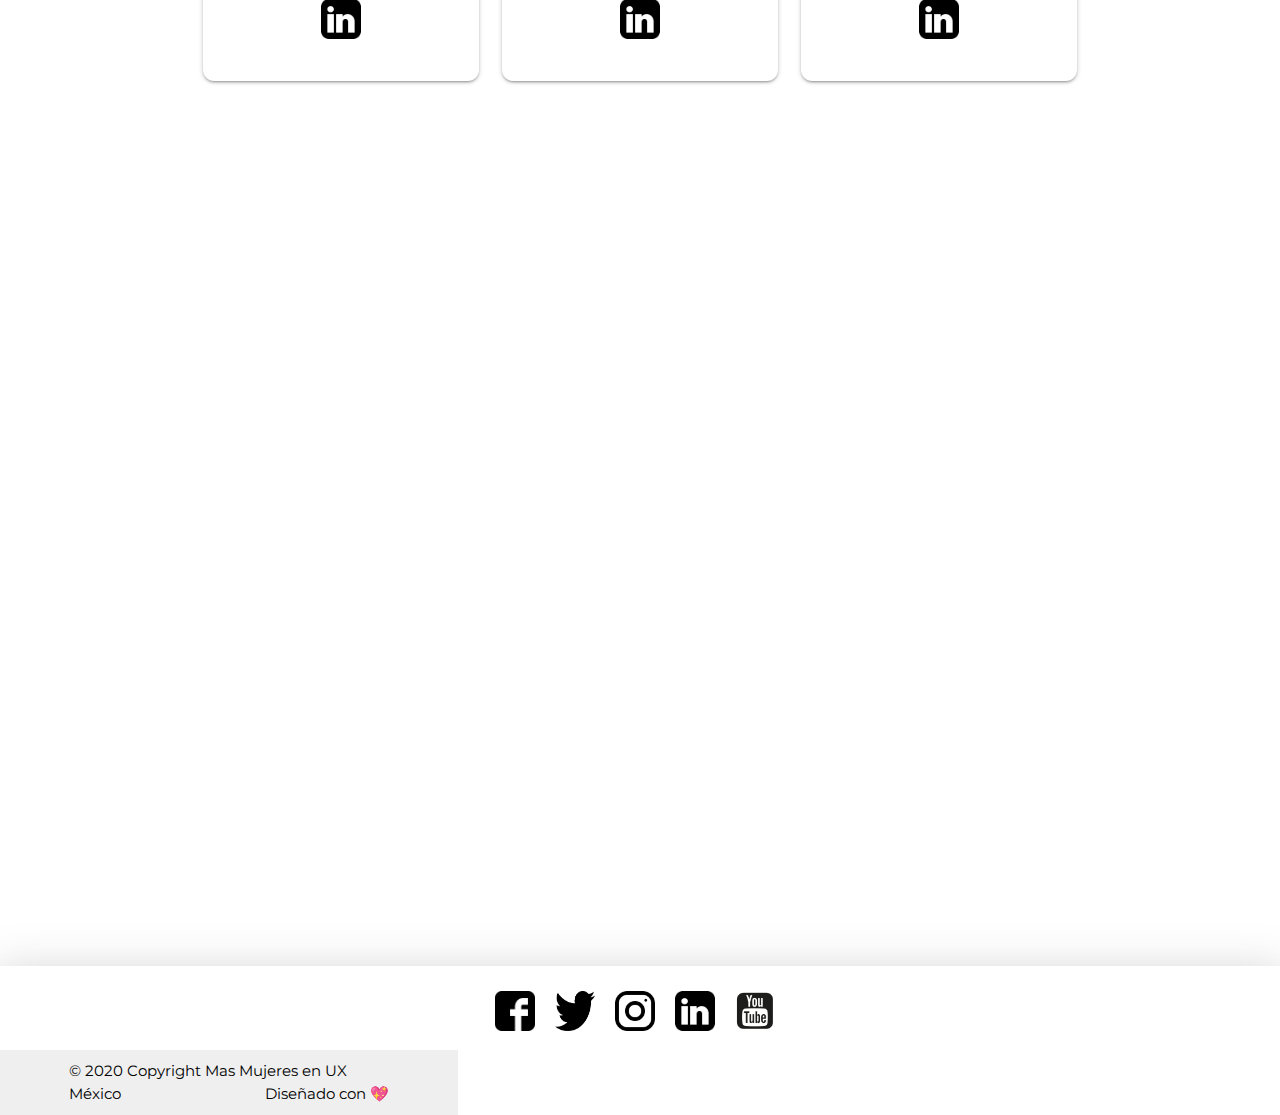
==== commit e78eab18: "sección equipo terminada" ====
--- a/index.html
+++ b/index.html
@@ -107,11 +107,13 @@
     <div class="col l4">
     <div class="card">
       <div class="card-image">
-        <img src="assets/img/hero1.jpg" alt="Foto Tania Sosa">
+        <img src="assets/img/adricol.jpeg" alt="Foto Adriana Dillarza"
+         class="circle">
       </div>
       <div class="center card-content">
-        <span class="card-title">Tania Sosa</span>
-        <p class="flow-text">Fundadora Más mujeres en UX México</p>
+        <span class="card-title">Adriana Dillarza</span>
+    <a title="logolinkedin" href="https://www.linkedin.com/in/adrianadillarza/">
+      <img src="assets/icons/linkedin.png" width="40" height="40" alt="Logo linkedin" /></a>
       </div>
     </div>
   </div>
@@ -124,7 +126,8 @@
       </div>
       <div class="center card-content">
         <span class="card-title">Karina Mosqueda</span>
-        <p class="flow-text">Fundadora Más mujeres en UX México</p>
+      <a title="logolinkedin" href="https://www.linkedin.com/in/karina-mosqueda/">
+        <img src="assets/icons/linkedin.png" width="40" height="40" alt="Logo linkedin" /></a>
       </div>
     </div>
   </div>
@@ -132,12 +135,13 @@
   <div class="col l4">
     <div class="card">
       <div class="card-image">
-        <img src="assets/img/hero3.png" alt="Foto Adriana Dillarza"
+        <img src="assets/img/hero1.jpg" alt="Foto Tania Sosa"
           class="circle">
       </div>
       <div class="center card-content">
-        <span class="card-title">Adriana Dillarza</span>
-        <p class="flow-text">Fundadora Más mujeres en UX México</p>
+        <span class="card-title">Tania Sosa</span>
+      <a title="logolinkedin" href="https://www.linkedin.com/in/tania-sosa">
+        <img src="assets/icons/linkedin.png" width="40" height="40" alt="Logo linkedin" /></a>
       </div>
     </div>
   </div>
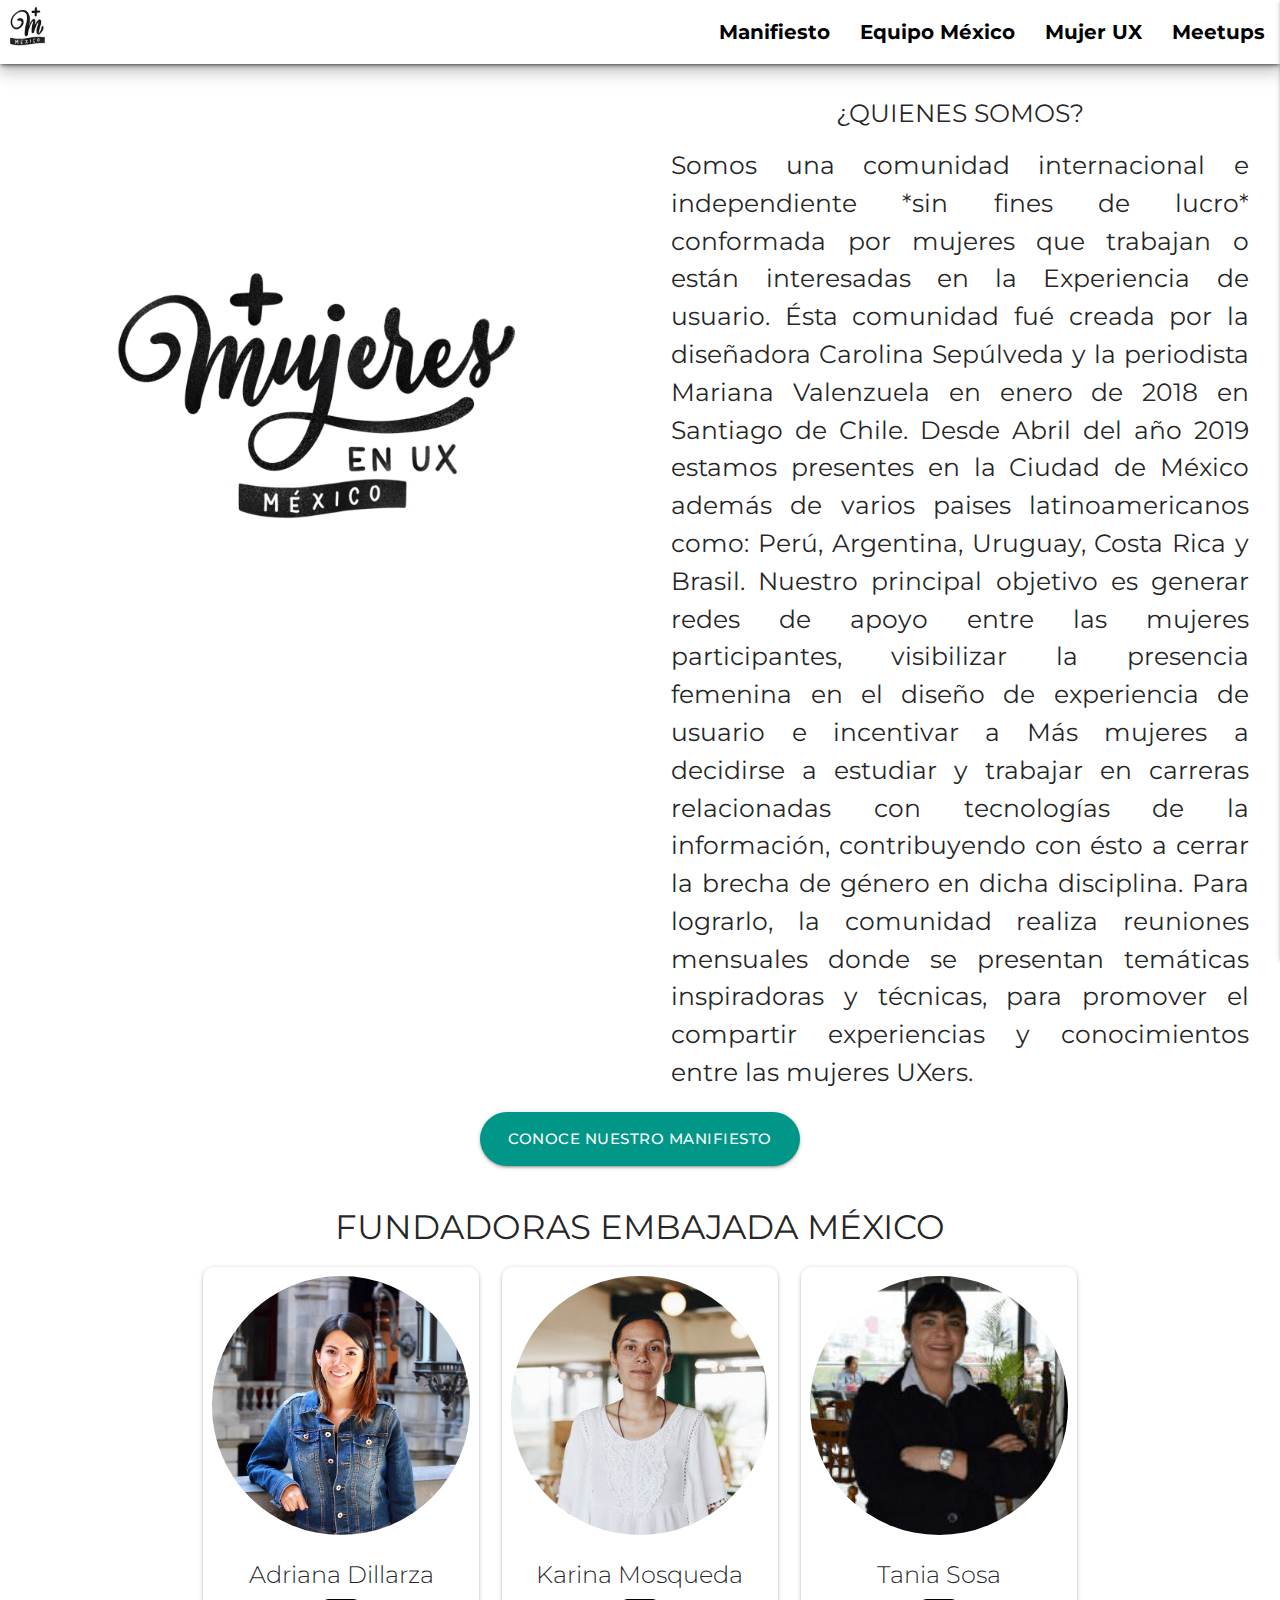
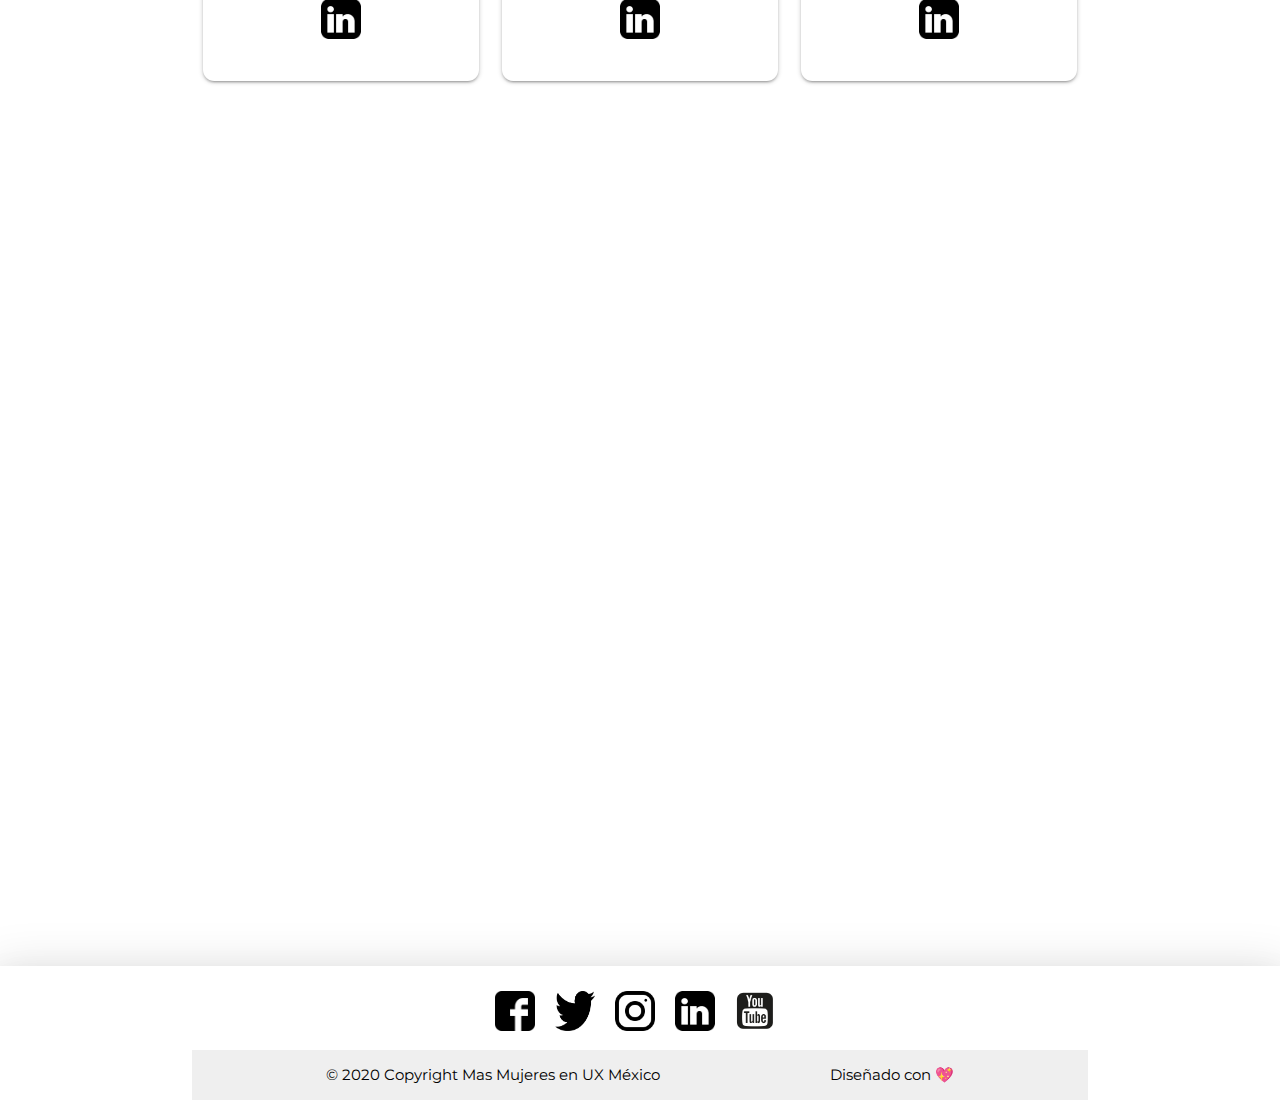
==== commit 60a33815: "pagina lista" ====
--- a/index.html
+++ b/index.html
@@ -12,7 +12,7 @@
       href="https://fonts.googleapis.com/css2?family=Montserrat&display=swap"
       rel="stylesheet"
     />
-    <link rel="icon" type="assets/img/+mx1.png" href="assets/img/+mx1.png" />
+    <link rel="icon" type="assets/img/+mx1.png" href="assets/icons/logonew2.jpeg" />
     <link rel=" stylesheet " href="index.html" />
 
     <!-- Compiled and minified CSS -->
@@ -26,14 +26,9 @@
   <body>
     <header>
       <nav>
-        <div class="nav-wrapper white z-depth-2">
-          <a title="LogoMasmujeres" href="index.html">
-            <img
-              src="assets/img/+mx1.png"
-              width="60"
-              height="60"
-              alt="Logo Masmujeres"
-          /></a>
+      <div class="nav-wrapper white z-depth-3">
+        <a title="LogoMasmujeres" href="index.html">
+          <img src="assets/icons/logonew2.jpeg" width="55" height="55" alt="Logo Masmujeres" /></a>
 
           <a href="#" data-target="mobile-demo" class="right sidenav-trigger"
             ><i class="material-icons black-text ">menu</i></a
@@ -202,17 +197,16 @@
             </ul>
           </div>
         </nav>
-      </div>
-      <div class="footer-copyright black-text">
-        <div class="container">
-          © 2020 Copyright Mas Mujeres en UX México
-          <!--<br />Diseñado con 💖 por
-                          <a href="https://taniasosa.com">Tania Sosa</a>-->
-          <a class="black-text right" href="https://taniasosa.com"
-            >Diseñado con 💖</a
-          >
-        </div>
-      </div>
+            <div class="footer-copyright black-text">
+              <div class="container">
+                © 2020 Copyright Mas Mujeres en UX México
+                <!--<br />Diseñado con 💖 por
+                                      <a href="https://taniasosa.com">Tania Sosa</a>-->
+                <a class="black-text right" href="https://taniasosa.com">Diseñado con 💖</a>
+              </div>
+            </div>
+      </div>
+  
     </footer>
     <script
       data-account="3tE0i3UiGQ"
